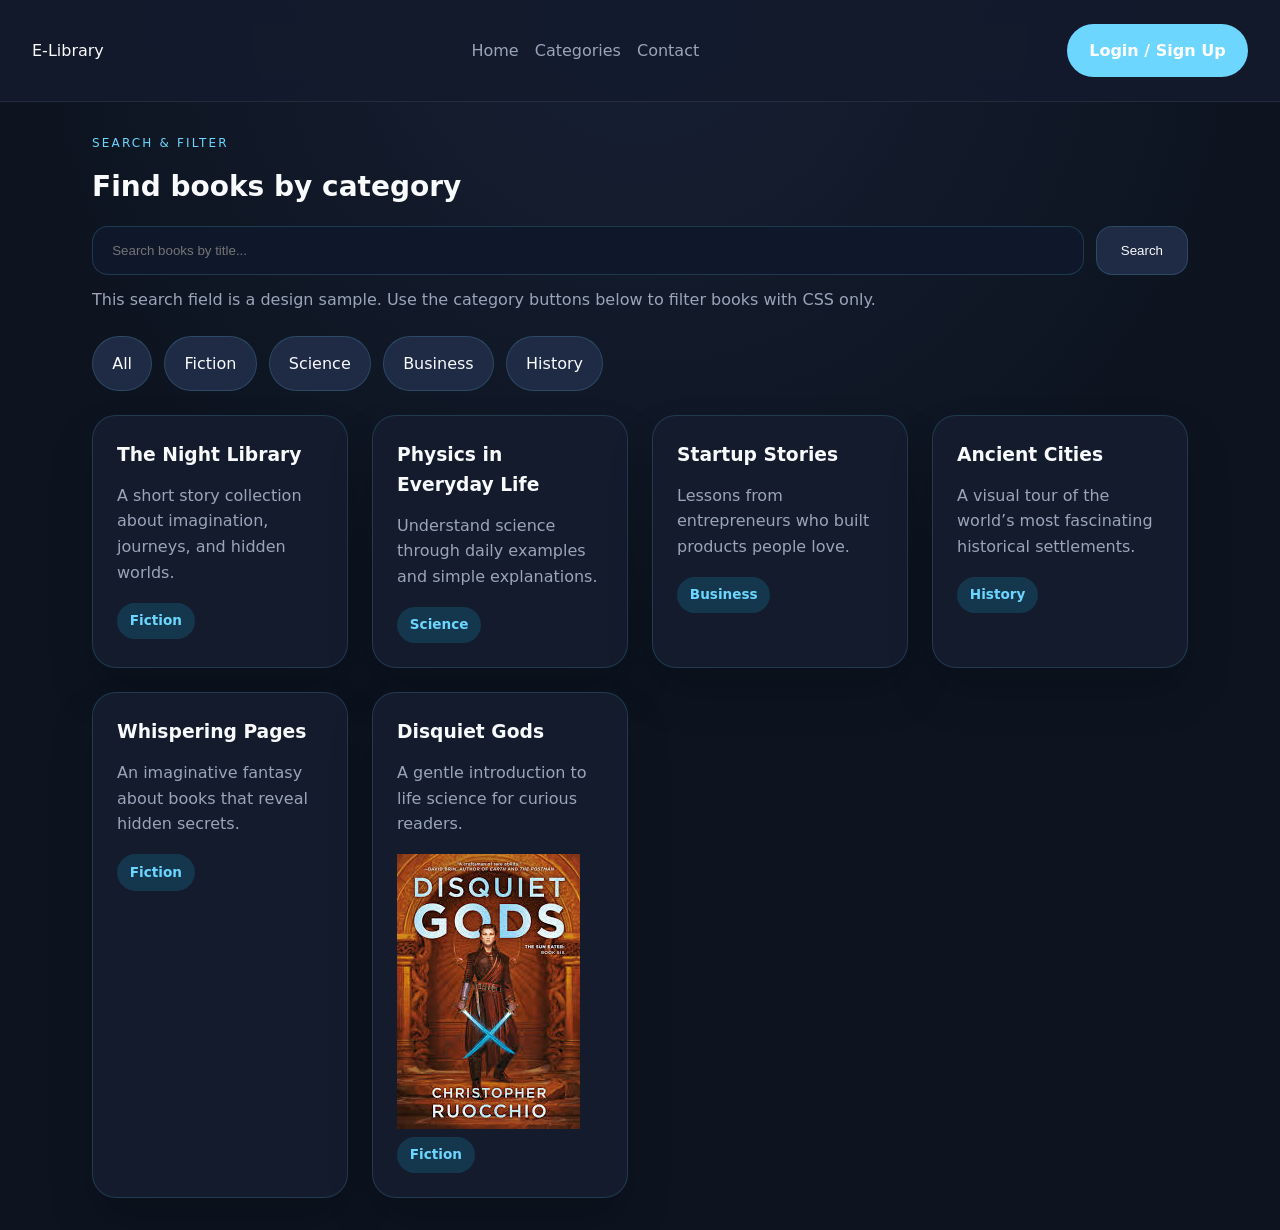
==== categories.html @ 19709ede "Add files via upload" ====
<!DOCTYPE html>
<html lang="en">
<head>
  <meta charset="UTF-8">
  <meta name="viewport" content="width=device-width, initial-scale=1.0">
  <title>E-Library Homepage</title>
  <link rel="stylesheet" href="styles.css">
</head>
<body>
  <header class="site-header">
    <div class="brand">
      <span class="site-name">E-Library</span>
    </div>
    <nav class="site-nav"> 
      <a href="index.html">Home</a>
      <a href="categories.html">Categories</a>
      <a href="contacts.html">Contact</a>
    </nav>
    <label for="auth-toggle" class="button button-primary">Login / Sign Up</label>
    
  </header>
  <input type="checkbox" id="auth-toggle" hidden>
    <div class="auth-modal">
      <div class="auth-card">
        <label for="auth-toggle" class="auth-close" title="Close">×</label>
        <div class="auth-header">
          <h2>Member Access</h2>
          <p>Login or sign up to save your favorite books.</p>
        </div>
        <div class="auth-tabs">
          <input type="radio" id="tab-login" name="auth-tab" checked hidden>
          <input type="radio" id="tab-signup" name="auth-tab" hidden>
          <div class="auth-switch">
            <label for="tab-login">Login</label>
            <label for="tab-signup">Sign Up</label>
          </div>
          <div class="auth-forms">
            <div class="auth-panel login-panel">
              <label for="tab-login" class="auth-panel-title">Login</label>
              <div class="input-group">
                <label>Email address</label>
                <input type="email" placeholder="you@example.com" required>
              </div>
              <div class="input-group">
                <label>Password</label>
                <input type="password" placeholder="Enter password" required>
              </div>
              <button class="button button-primary">Login</button>
            </div>
            <div class="auth-panel signup-panel">
              <label for="tab-signup" class="auth-panel-title">Sign Up</label>
              <div class="input-group">
                <label>Full name</label>
                <input type="text" placeholder="Your name" required>
              </div>
              <div class="input-group">
                <label>Email address</label>
                <input type="email" placeholder="you@example.com" required>
              </div>
              <div class="input-group">
                <label>Password</label>
                <input type="password" placeholder="Create password" required>
              </div>
              <button class="button button-primary">Create Account</button>
            </div>
          </div>
        </div>
      </div>
    </div>
  <section class="search-section" id="filter">
      <div class="section-heading">
        <div>
          <p class="eyebrow">Search & filter</p>
          <h2>Find books by category</h2>
        </div>
      </div>
      <div class="search-box">
        <input type="text" placeholder="Search books by title..." disabled>
        <button disabled>Search</button>
      </div>
      <p class="search-note">This search field is a design sample. Use the category buttons below to filter books with CSS only.</p>

      <div class="filter-area">
        <input type="radio" name="book-filter" id="filter-all" checked hidden>
        <input type="radio" name="book-filter" id="filter-fiction" hidden>
        <input type="radio" name="book-filter" id="filter-science" hidden>
        <input type="radio" name="book-filter" id="filter-business" hidden>
        <input type="radio" name="book-filter" id="filter-history" hidden>

        <div class="filter-buttons">
          <label for="filter-all" class="filter-button">All</label>
          <label for="filter-fiction" class="filter-button">Fiction</label>
          <label for="filter-science" class="filter-button">Science</label>
          <label for="filter-business" class="filter-button">Business</label>
          <label for="filter-history" class="filter-button">History</label>
        </div>

        <div class="book-grid">
          <article class="book-card category-fiction">
            <h3>The Night Library</h3>
            <p>A short story collection about imagination, journeys, and hidden worlds.</p>
            <span class="book-tag">Fiction</span>
          </article>
          <article class="book-card category-science">
            <h3>Physics in Everyday Life</h3>
            <p>Understand science through daily examples and simple explanations.</p>
            <span class="book-tag">Science</span>
          </article>
          <article class="book-card category-business">
            <h3>Startup Stories</h3>
            <p>Lessons from entrepreneurs who built products people love.</p>
            <span class="book-tag">Business</span>
          </article>
          <article class="book-card category-history">
            <h3>Ancient Cities</h3>
            <p>A visual tour of the world’s most fascinating historical settlements.</p>
            <span class="book-tag">History</span>
          </article>
          <article class="book-card category-fiction">
            <h3>Whispering Pages</h3>
            <p>An imaginative fantasy about books that reveal hidden secrets.</p>
            <span class="book-tag">Fiction</span>
          </article>
          <article class="book-card category-science">
            <h3>Disquiet Gods</h3>
            <p>A gentle introduction to life science for curious readers.</p>
            <img src="Disquiet gods.jpg" alt="Book cover for Disquiet Gods">
            <span class="book-tag">Fiction</span>
          </article>
        </div>
      </div>
    </section>
</body>
</html>
---- styles.css ----
:root {
  --bg: #0d1420;
  --surface: #131b2d;
  --surface-strong: #1f2a44;
  --text: #f8fafc;
  --muted: #9aa5b9;
  --accent: #6cd6ff;
  --accent-soft: #14374d;
  --danger: #f87171;
  --radius: 20px;
}

* {
  box-sizing: border-box;
}

body {
  margin: 0;
  font-family: Inter, system-ui, -apple-system, BlinkMacSystemFont, "Segoe UI", sans-serif;
  background: radial-gradient(circle at top, #172034 0%, var(--bg) 45%);
  color: var(--text);
  line-height: 1.6;
}

img {
  max-width: 100%;
}

.site-header {
  display: flex;
  align-items: center;
  justify-content: space-between;
  gap: 1rem;
  padding: 1.5rem 2rem;
  background: rgba(19, 27, 45, 0.92);
  backdrop-filter: blur(12px);
  border-bottom: 1px solid rgba(255,255,255,0.08);
  position: sticky;
  top: 0;
  z-index: 10;
}

.brand {
  display: flex;
  align-items: center;
  gap: 0.75rem;
}

.site-nav {
  display: flex;
  flex-wrap: wrap;
  gap: 1rem;
}

.site-nav a {
  color: var(--muted);
  text-decoration: none;
  transition: color 0.2s ease;
}

.site-nav a:hover {
  color: var(--text);
}

.button {
  display: inline-flex;
  align-items: center;
  justify-content: center;
  padding: 0.85rem 1.4rem;
  border-radius: 999px;
  border: none;
  cursor: pointer;
  text-decoration: none;
  font-weight: 600;
}

.button-primary {
  background: var(--accent);
  color: white;
}

.button-secondary,
.button-ghost {
  background: var(--surface-strong);
  color: var(--text);
  border: 1px solid rgba(108,214,255,0.22);
}

.button-ghost {
  background: transparent;
}

.hero {
  display: grid;
  grid-template-columns: 1.2fr 0.8fr;
  gap: 2rem;
  align-items: center;
  min-height: calc(100vh - 96px);
  padding: 0 2rem 2rem;
}

.hero-copy {
  max-width: 40rem;
}

.eyebrow {
  text-transform: uppercase;
  letter-spacing: 0.18em;
  font-size: 0.75rem;
  margin: 0 0 0.75rem;
  color: var(--accent);
}

.hero h1 {
  margin: 0;
  font-size: clamp(2.5rem, 4vw, 4rem);
  line-height: 1.02;
}

.hero-text {
  color: var(--muted);
  font-size: 1.05rem;
  margin: 1.2rem 0 1.75rem;
  max-width: 34rem;
}

.hero-actions {
  display: flex;
  flex-wrap: wrap;
  gap: 1rem;
}

.hero-image {
  position: relative;
  min-height: 320px;
}

.book-shelf {
  width: 100%;
  height: 100%;
  border-radius: var(--radius);
  background: linear-gradient(180deg, #122039 0%, #1e2f4d 100%);
  box-shadow: 0 30px 70px rgba(0,0,0,0.3);
}

.auth-modal {
  position: fixed;
  inset: 0;
  display: flex;
  align-items: center;
  justify-content: center;
  background: rgba(16, 35, 60, 0.45);
  opacity: 0;
  pointer-events: none;
  transition: opacity 0.25s ease;
}

#auth-toggle:checked ~ .auth-modal {
  opacity: 1;
  pointer-events: auto;
}

.auth-card {
  width: min(100%, 520px);
  padding: 2rem;
  border-radius: 28px;
  background: rgba(14, 20, 37, 0.98);
  box-shadow: 0 35px 80px rgba(0,0,0,0.42);
  border: 1px solid rgba(108,214,255,0.13);
  position: relative;
}

.auth-close {
  position: absolute;
  right: 1.2rem;
  top: 1.2rem;
  font-size: 1.5rem;
  color: var(--muted);
  cursor: pointer;
}

.auth-header h2 {
  margin: 0;
  font-size: 1.75rem;
}

.auth-header p {
  margin: 0.55rem 0 0;
  color: var(--muted);
}

.auth-switch {
  display: grid;
  grid-template-columns: repeat(2, 1fr);
  gap: 0.5rem;
  margin: 1.75rem 0 1rem;
}

.auth-switch label {
  display: inline-flex;
  align-items: center;
  justify-content: center;
  padding: 0.95rem 1rem;
  border-radius: 999px;
  background: var(--surface-strong);
  cursor: pointer;
  font-weight: 600;
  color: var(--muted);
  transition: background 0.2s ease, color 0.2s ease;
}

#tab-login:checked ~ .auth-switch label[for="tab-login"],
#tab-signup:checked ~ .auth-switch label[for="tab-signup"] {
  background: var(--accent);
  color: white;
}

.auth-forms {
  position: relative;
}

.auth-panel {
  border-radius: 24px;
  padding: 1rem 0 0;
}

.auth-panel-title {
  display: block;
  margin-bottom: 1rem;
  font-size: 1.1rem;
  font-weight: 700;
}

.input-group {
  display: grid;
  gap: 0.5rem;
  margin-bottom: 1rem;
}

.input-group label {
  font-size: 0.9rem;
  color: var(--muted);
}

.input-group input {
  width: 100%;
  padding: 0.95rem 1rem;
  border-radius: 16px;
  border: 1px solid rgba(31,41,64,0.12);
  font: inherit;
}

.auth-panel button {
  width: 100%;
  margin-top: 0.5rem;
}

.login-panel,
.signup-panel {
  display: none;
}

#tab-login:checked ~ .auth-forms .login-panel,
#tab-signup:checked ~ .auth-forms .signup-panel {
  display: block;
}

.books-panel,
.search-section,
.info-section {
  padding: 2rem;
  margin: 0 auto;
  max-width: 1160px;
}

.section-heading {
  display: flex;
  justify-content: space-between;
  align-items: center;
  gap: 1rem;
  padding-bottom: 1rem;
}

.section-heading h2 {
  margin: 0;
  font-size: clamp(1.75rem, 2vw, 2.5rem);
}

.book-flex {
  display: flex;
flex-direction: row;
  gap: 1.5rem;
}

.feature-card {
  background: var(--surface-strong);
  border-radius: var(--radius);
  padding: 1.6rem;
  box-shadow: 0 18px 45px rgba(0,0,0,0.2);
  transition: transform 0.2s ease, box-shadow 0.2s ease;
}
.feature-card:hover{
  transform: scale(1.05);
  box-shadow: 0 10px 20px rgba(0,0,0,0.2);
}

.feature-card1 {
  background: var(--surface-strong);
  border-radius: var(--radius);
  padding: 1.6rem;
  box-shadow: 0 18px 45px rgba(0,0,0,0.2);
  transition: transform 0.2s ease, box-shadow 0.2s ease;
}
.feature-card1:hover{
  transform: scale(1.05);
  box-shadow: 0 10px 20px rgba(0,0,0,0.2);
}

.feature-card2 {
  background: var(--surface-strong);
  border-radius: var(--radius);
  padding: 1.6rem;
  box-shadow: 0 18px 45px rgba(0,0,0,0.2);
  transition: transform 0.2s ease, box-shadow 0.2s ease;
}
.feature-card2:hover{
  transform: scale(1.05);
  box-shadow: 0 10px 20px rgba(0,0,0,0.2);
}

.feature-card h3 {
  margin: 0 0 0.75rem;
}

.feature-card p {
  margin: 0;
  color: var(--muted);
}

.search-box {
  display: flex;
  gap: 0.75rem;
  flex-wrap: wrap;
  margin-bottom: 0.75rem;
}

.search-box input {
  flex: 1 1 260px;
  min-width: 0;
  border-radius: 16px;
  padding: 1rem 1.2rem;
  border: 1px solid rgba(108,214,255,0.18);
  background: #0f172a;
  color: var(--text);
}

.search-box button {
  padding: 1rem 1.5rem;
  border-radius: 16px;
  border: 1px solid rgba(108,214,255,0.18);
  background: var(--surface-strong);
  color: var(--text);
  cursor: not-allowed;
}

.search-note {
  margin: 0 0 1.5rem;
  color: var(--muted);
}

.filter-buttons {
  display: flex;
  flex-wrap: wrap;
  gap: 0.75rem;
  margin-bottom: 1.5rem;
}

.filter-button {
  padding: 0.85rem 1.2rem;
  border-radius: 999px;
  background: var(--surface-strong);
  border: 1px solid rgba(108,214,255,0.18);
  color: var(--text);
  cursor: pointer;
  transition: transform 0.2s ease, background 0.2s ease, border 0.2s ease;
}

.filter-button:hover {
  transform: translateY(-1px);
}

.book-grid {
  display: grid;
  grid-template-columns: repeat(auto-fit, minmax(220px, 1fr));
  gap: 1.5rem;
}

.book-card {
  display: none;
  padding: 1.5rem;
  border-radius: 24px;
  background: var(--surface);
  border: 1px solid rgba(108,214,255,0.16);
  box-shadow: 0 25px 45px rgba(0,0,0,0.18);
}

.book-card h3 {
  margin: 0 0 0.8rem;
}

.book-card p {
  margin: 0 0 1.1rem;
  color: var(--muted);
}

.book-tag {
  display: inline-flex;
  padding: 0.45rem 0.8rem;
  border-radius: 999px;
  background: var(--accent-soft);
  color: var(--accent);
  font-size: 0.85rem;
  font-weight: 700;
}

#filter-all:checked ~ .book-grid .book-card,
#filter-fiction:checked ~ .book-grid .category-fiction,
#filter-science:checked ~ .book-grid .category-science,
#filter-business:checked ~ .book-grid .category-business,
#filter-history:checked ~ .book-grid .category-history {
  display: block;
}

.info-section {
  text-align: center;
  padding-top: 1rem;
}

.info-section h2 {
  margin-bottom: 0.75rem;
}

.site-footer {
  padding: 1.5rem 2rem 2rem;
  text-align: center;
  color: var(--muted);
}

@media (max-width: 900px) {
  .hero {
    grid-template-columns: 1fr;
    min-height: auto;
  }

  .site-header {
    flex-direction: column;
    align-items: flex-start;
  }
}

@media (max-width: 660px) {
  .site-nav {
    width: 100%;
    justify-content: space-between;
  }

  .button {
    width: 100%;
  }

  .auth-card {
    margin: 1rem;
  }
}
.bookotd{
  text-align: center;
  justify-content: center;
  width: 100%;
  height: 60%;
}
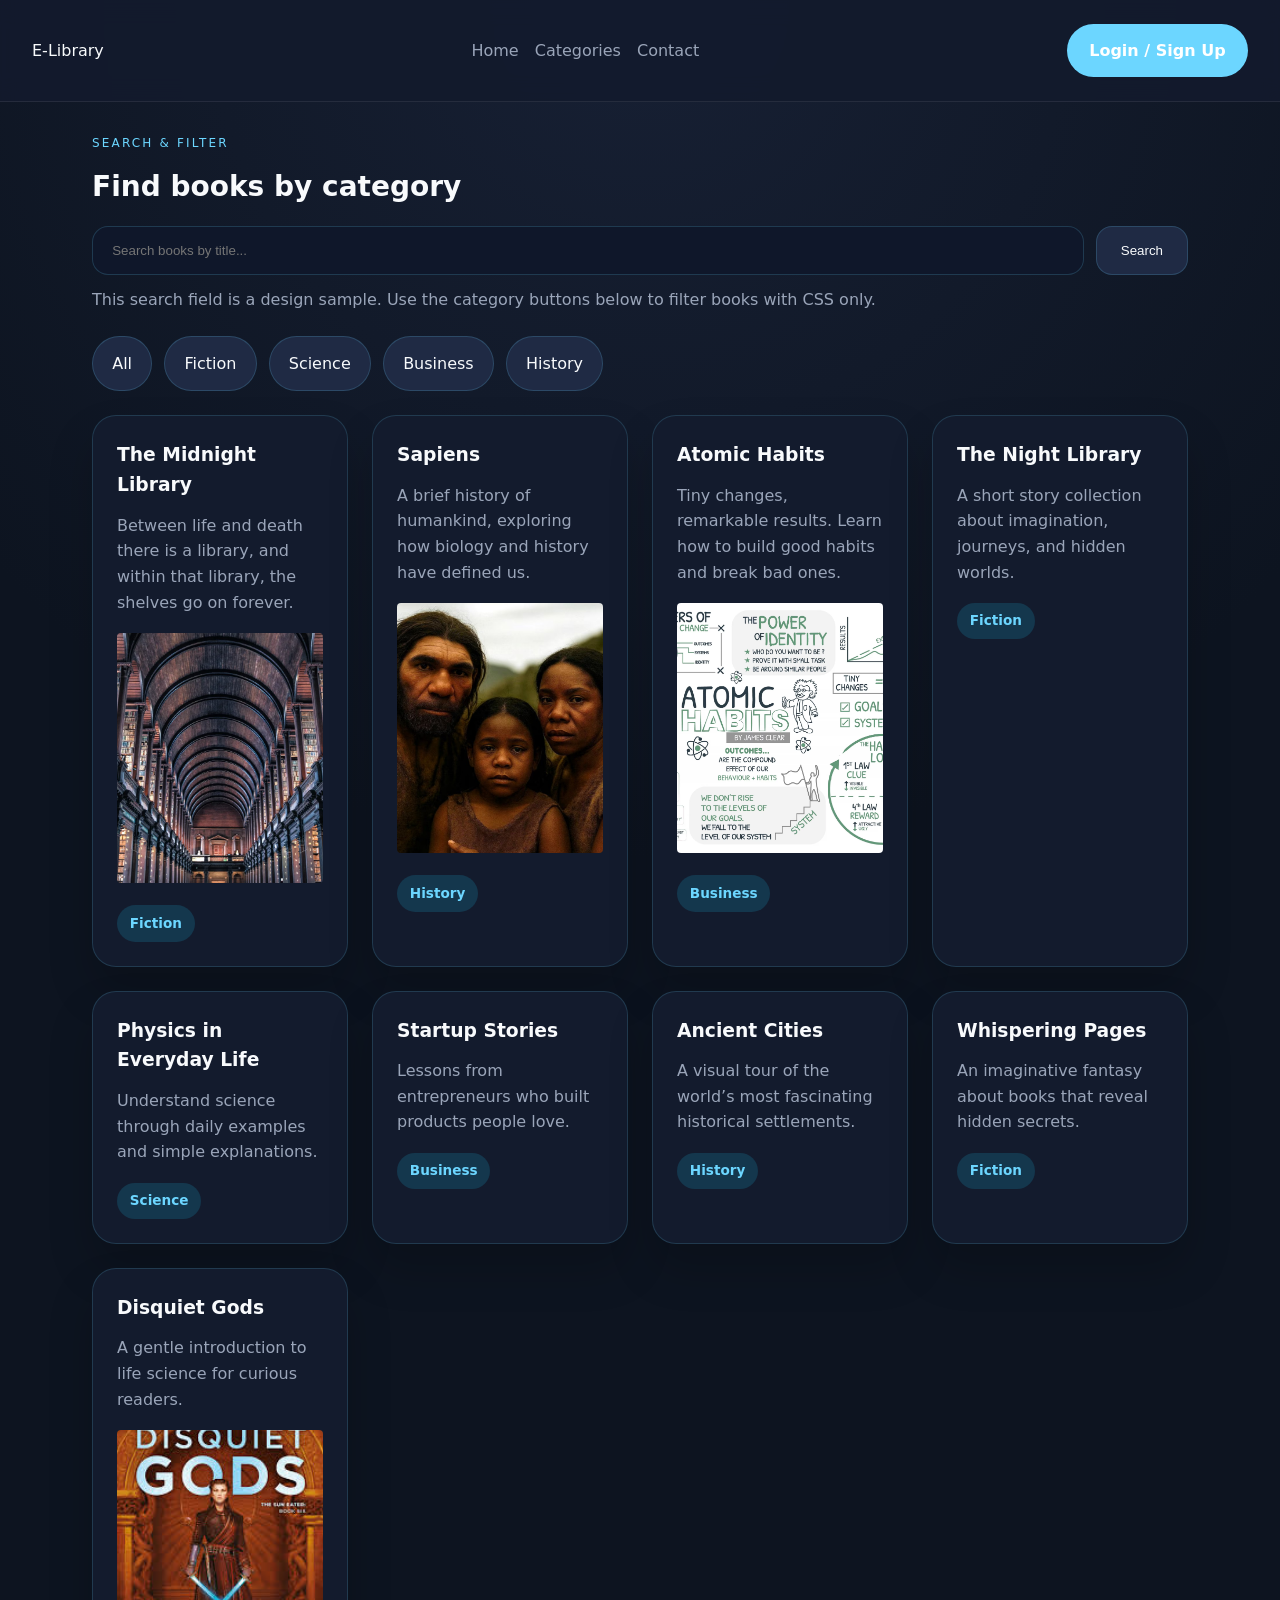
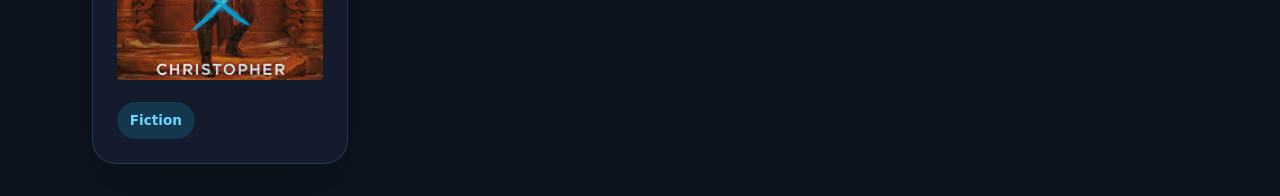
==== commit 079854c3: "images" ====
--- a/categories.html
+++ b/categories.html
@@ -1,4 +1,5 @@
 <!DOCTYPE html>
+<!-- E-Library categories page -->
 <html lang="en">
 <head>
   <meta charset="UTF-8">
@@ -7,10 +8,12 @@
   <link rel="stylesheet" href="styles.css">
 </head>
 <body>
+  <!-- Main site header with brand and navigation -->
   <header class="site-header">
     <div class="brand">
       <span class="site-name">E-Library</span>
     </div>
+    <!-- Navigation links: each <a> uses `href` to navigate between pages -->
     <nav class="site-nav"> 
       <a href="index.html">Home</a>
       <a href="categories.html">Categories</a>
@@ -19,6 +22,7 @@
     <label for="auth-toggle" class="button button-primary">Login / Sign Up</label>
     
   </header>
+  <!-- Hidden auth modal trigger and overlay -->
   <input type="checkbox" id="auth-toggle" hidden>
     <div class="auth-modal">
       <div class="auth-card">
@@ -27,6 +31,7 @@
           <h2>Member Access</h2>
           <p>Login or sign up to save your favorite books.</p>
         </div>
+        <!-- Tabbed panels: hidden radio inputs control which panel is visible via CSS selectors -->
         <div class="auth-tabs">
           <input type="radio" id="tab-login" name="auth-tab" checked hidden>
           <input type="radio" id="tab-signup" name="auth-tab" hidden>
@@ -67,6 +72,7 @@
         </div>
       </div>
     </div>
+  <!-- Category search/filter section follows -->
   <section class="search-section" id="filter">
       <div class="section-heading">
         <div>
@@ -81,6 +87,8 @@
       <p class="search-note">This search field is a design sample. Use the category buttons below to filter books with CSS only.</p>
 
       <div class="filter-area">
+        <!-- Hidden radio inputs paired with labels below implement CSS-only filtering. -->
+        <!-- `id` on inputs matches `for` on labels to toggle filters. -->
         <input type="radio" name="book-filter" id="filter-all" checked hidden>
         <input type="radio" name="book-filter" id="filter-fiction" hidden>
         <input type="radio" name="book-filter" id="filter-science" hidden>
@@ -96,6 +104,26 @@
         </div>
 
         <div class="book-grid">
+          <article class="book-card category-fiction">
+          <h3>The Midnight Library</h3>
+          <p>Between life and death there is a library, and within that library, the shelves go on forever.</p>
+          <img src="midnight-library.jpg" alt="Cover of The Midnight Library">
+          <span class="book-tag">Fiction</span>
+          </article>
+
+          <article class="book-card category-history">
+          <h3>Sapiens</h3>
+          <p>A brief history of humankind, exploring how biology and history have defined us.</p>
+          <img src="sapiens.jpg" alt="Cover of Sapiens">
+          <span class="book-tag">History</span>
+          </article>
+
+          <article class="book-card category-business">
+          <h3>Atomic Habits</h3>
+          <p>Tiny changes, remarkable results. Learn how to build good habits and break bad ones.</p>
+          <img src="atomic-habits.jpg" alt="Cover of Atomic Habits">
+          <span class="book-tag">Business</span>
+          </article>
           <article class="book-card category-fiction">
             <h3>The Night Library</h3>
             <p>A short story collection about imagination, journeys, and hidden worlds.</p>
--- a/styles.css
+++ b/styles.css
@@ -1,12 +1,18 @@
+/* E-Library main stylesheet */
+/* Root color palette and design tokens: adjust these variables to change theme colors globally. */
 :root {
+  /* Background/base colors */
   --bg: #0d1420;
   --surface: #131b2d;
   --surface-strong: #1f2a44;
+  /* Text colors */
   --text: #f8fafc;
   --muted: #9aa5b9;
+  /* Accent and semantic colors */
   --accent: #6cd6ff;
   --accent-soft: #14374d;
   --danger: #f87171;
+  /* Radius used for rounded containers (px) */
   --radius: 20px;
 }
 
@@ -26,6 +32,7 @@
   max-width: 100%;
 }
 
+/* Header layout and sticky navigation */
 .site-header {
   display: flex;
   align-items: center;
@@ -74,6 +81,8 @@
   font-weight: 600;
 }
 
+/* Button sizing: padding is in rem (root-relative). Use `button-primary` for the main CTA. */
+
 .button-primary {
   background: var(--accent);
   color: white;
@@ -95,6 +104,7 @@
   grid-template-columns: 1.2fr 0.8fr;
   gap: 2rem;
   align-items: center;
+  /* Layout grid for hero: left copy and right image. `min-height` ensures large visual presence. */
   min-height: calc(100vh - 96px);
   padding: 0 2rem 2rem;
 }
@@ -154,6 +164,8 @@
   pointer-events: none;
   transition: opacity 0.25s ease;
 }
+
+/* Auth modal: hidden by default. Toggled by checking the `#auth-toggle` checkbox in the DOM. */
 
 #auth-toggle:checked ~ .auth-modal {
   opacity: 1;
@@ -394,6 +406,50 @@
   grid-template-columns: repeat(auto-fit, minmax(220px, 1fr));
   gap: 1.5rem;
 }
+.book-card img {
+  width: 100%;           /* Makes the image fill the width of the card */
+  height: 250px;         /* Forces a uniform height for all book covers */
+  object-fit: cover;     /* Crops the image perfectly without stretching or squishing it */
+  border-radius: 4px;    /* Optional: softens the corners of the image */
+  
+  /* Pushes the image to the bottom, right above the tag */
+  margin-top: auto; 
+  margin-bottom: 15px;
+}
+/* 1. Set the baseline for the card */
+.book-card {
+  background-color: #ffffff;
+  border-radius: 8px;
+  padding: 20px;
+  border: 1px solid #eaeaea;
+  
+  /* This is the secret to a smooth animation */
+  transition: transform 0.3s ease, box-shadow 0.3s ease; 
+  
+  /* Keep your layout consistent */
+  display: flex;
+  flex-direction: column;
+}
+
+/* Push the category tag to the bottom */
+.book-card p {
+  flex-grow: 1;
+}
+
+/* 2. Create the Hover State */
+.book-card:hover {
+  /* Lifts the card UP by 8 pixels */
+  transform: translateY(-8px); 
+  
+  /* Adds a soft, wide shadow underneath to create depth */
+  box-shadow: 0 12px 24px rgba(0, 0, 0, 0.1); 
+  
+  /* Optional: Highlight the border slightly */
+  border-color: #cccccc; 
+  
+  /* Changes the cursor to a pointing hand */
+  cursor: pointer; 
+}
 
 .book-card {
   display: none;
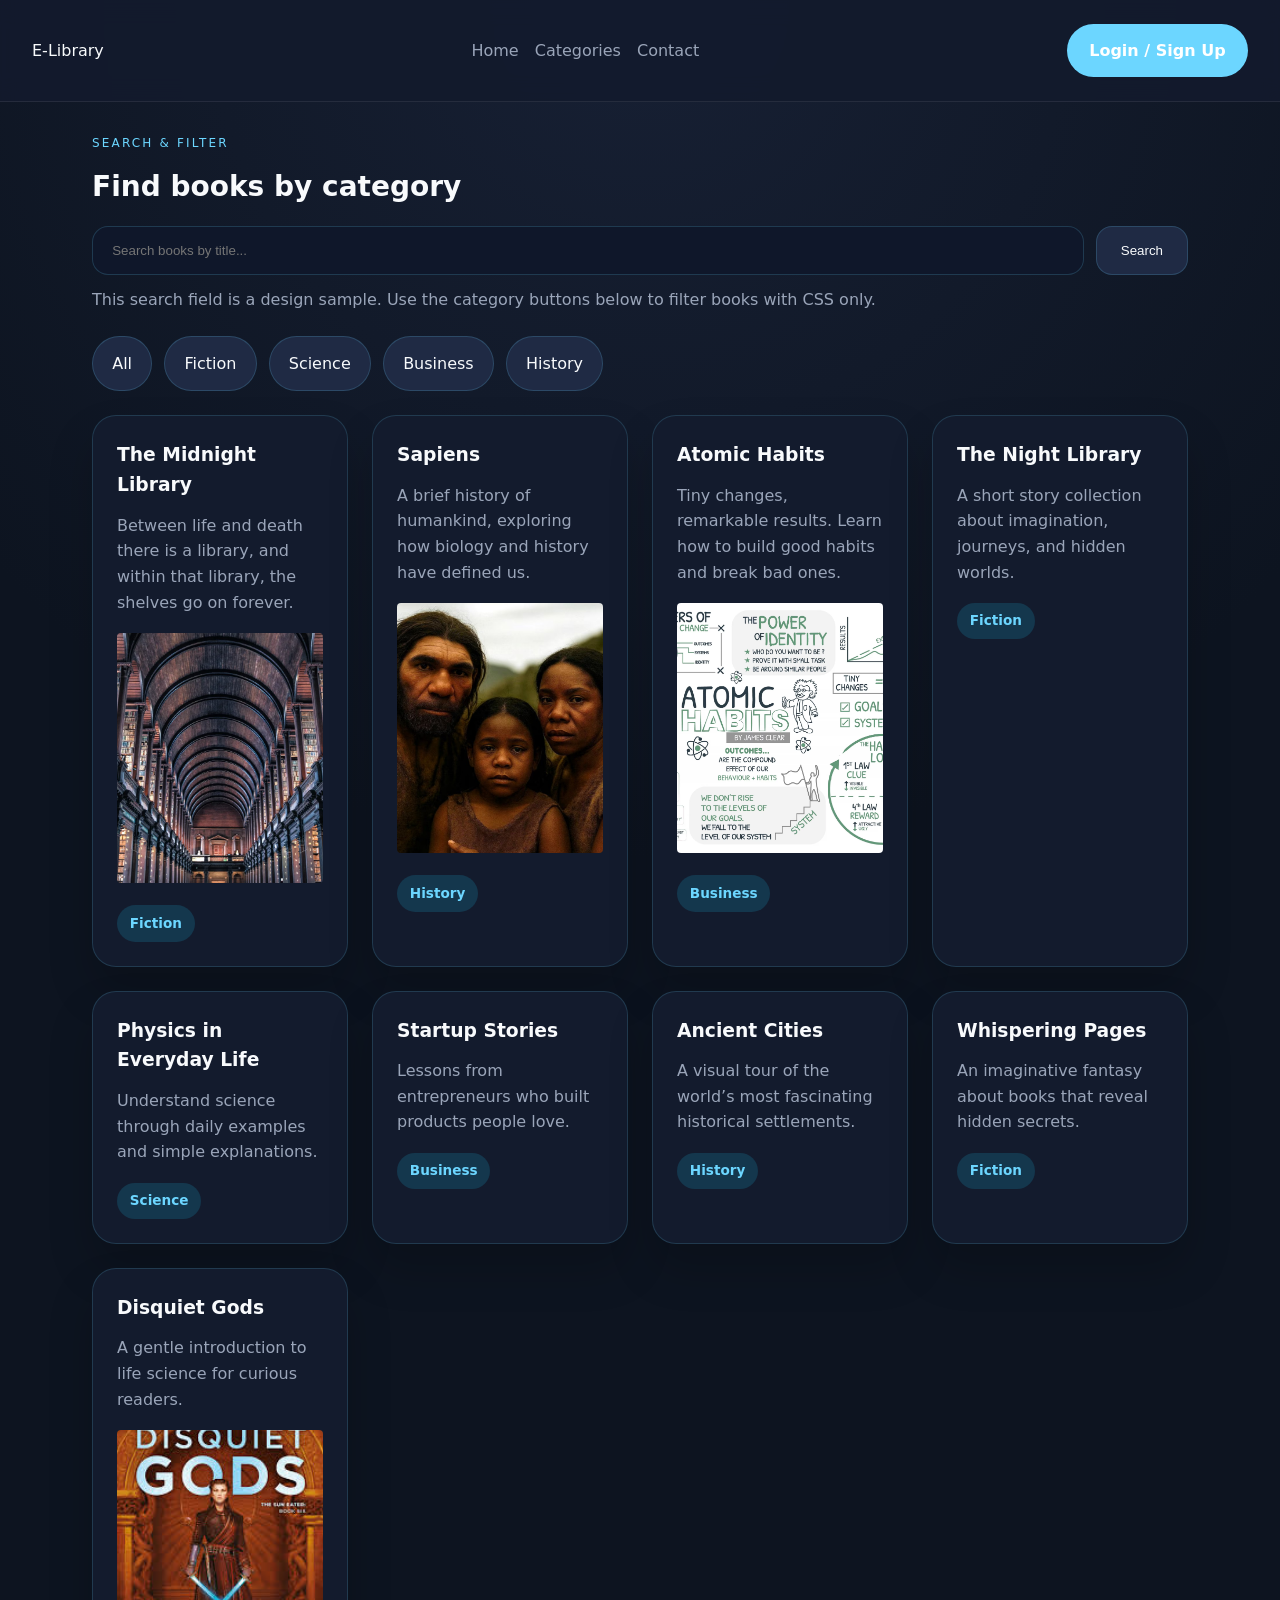
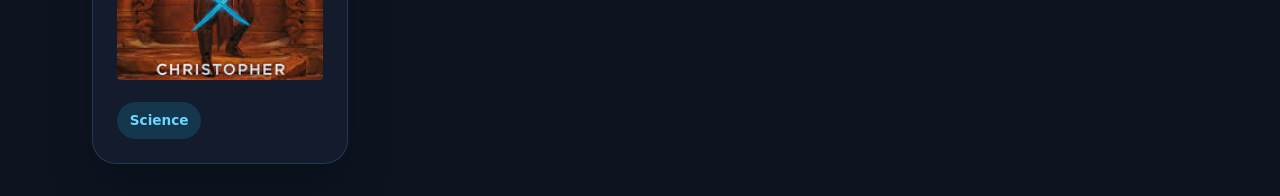
==== commit 29af3750: "Update categories.html" ====
--- a/categories.html
+++ b/categories.html
@@ -124,36 +124,42 @@
           <img src="atomic-habits.jpg" alt="Cover of Atomic Habits">
           <span class="book-tag">Business</span>
           </article>
+          
           <article class="book-card category-fiction">
             <h3>The Night Library</h3>
             <p>A short story collection about imagination, journeys, and hidden worlds.</p>
             <span class="book-tag">Fiction</span>
           </article>
+          
           <article class="book-card category-science">
             <h3>Physics in Everyday Life</h3>
             <p>Understand science through daily examples and simple explanations.</p>
             <span class="book-tag">Science</span>
           </article>
+          
           <article class="book-card category-business">
             <h3>Startup Stories</h3>
             <p>Lessons from entrepreneurs who built products people love.</p>
             <span class="book-tag">Business</span>
           </article>
+          
           <article class="book-card category-history">
             <h3>Ancient Cities</h3>
             <p>A visual tour of the world’s most fascinating historical settlements.</p>
             <span class="book-tag">History</span>
           </article>
+          
           <article class="book-card category-fiction">
             <h3>Whispering Pages</h3>
             <p>An imaginative fantasy about books that reveal hidden secrets.</p>
             <span class="book-tag">Fiction</span>
           </article>
+          
           <article class="book-card category-science">
             <h3>Disquiet Gods</h3>
             <p>A gentle introduction to life science for curious readers.</p>
             <img src="Disquiet gods.jpg" alt="Book cover for Disquiet Gods">
-            <span class="book-tag">Fiction</span>
+            <span class="book-tag">Science</span>
           </article>
         </div>
       </div>
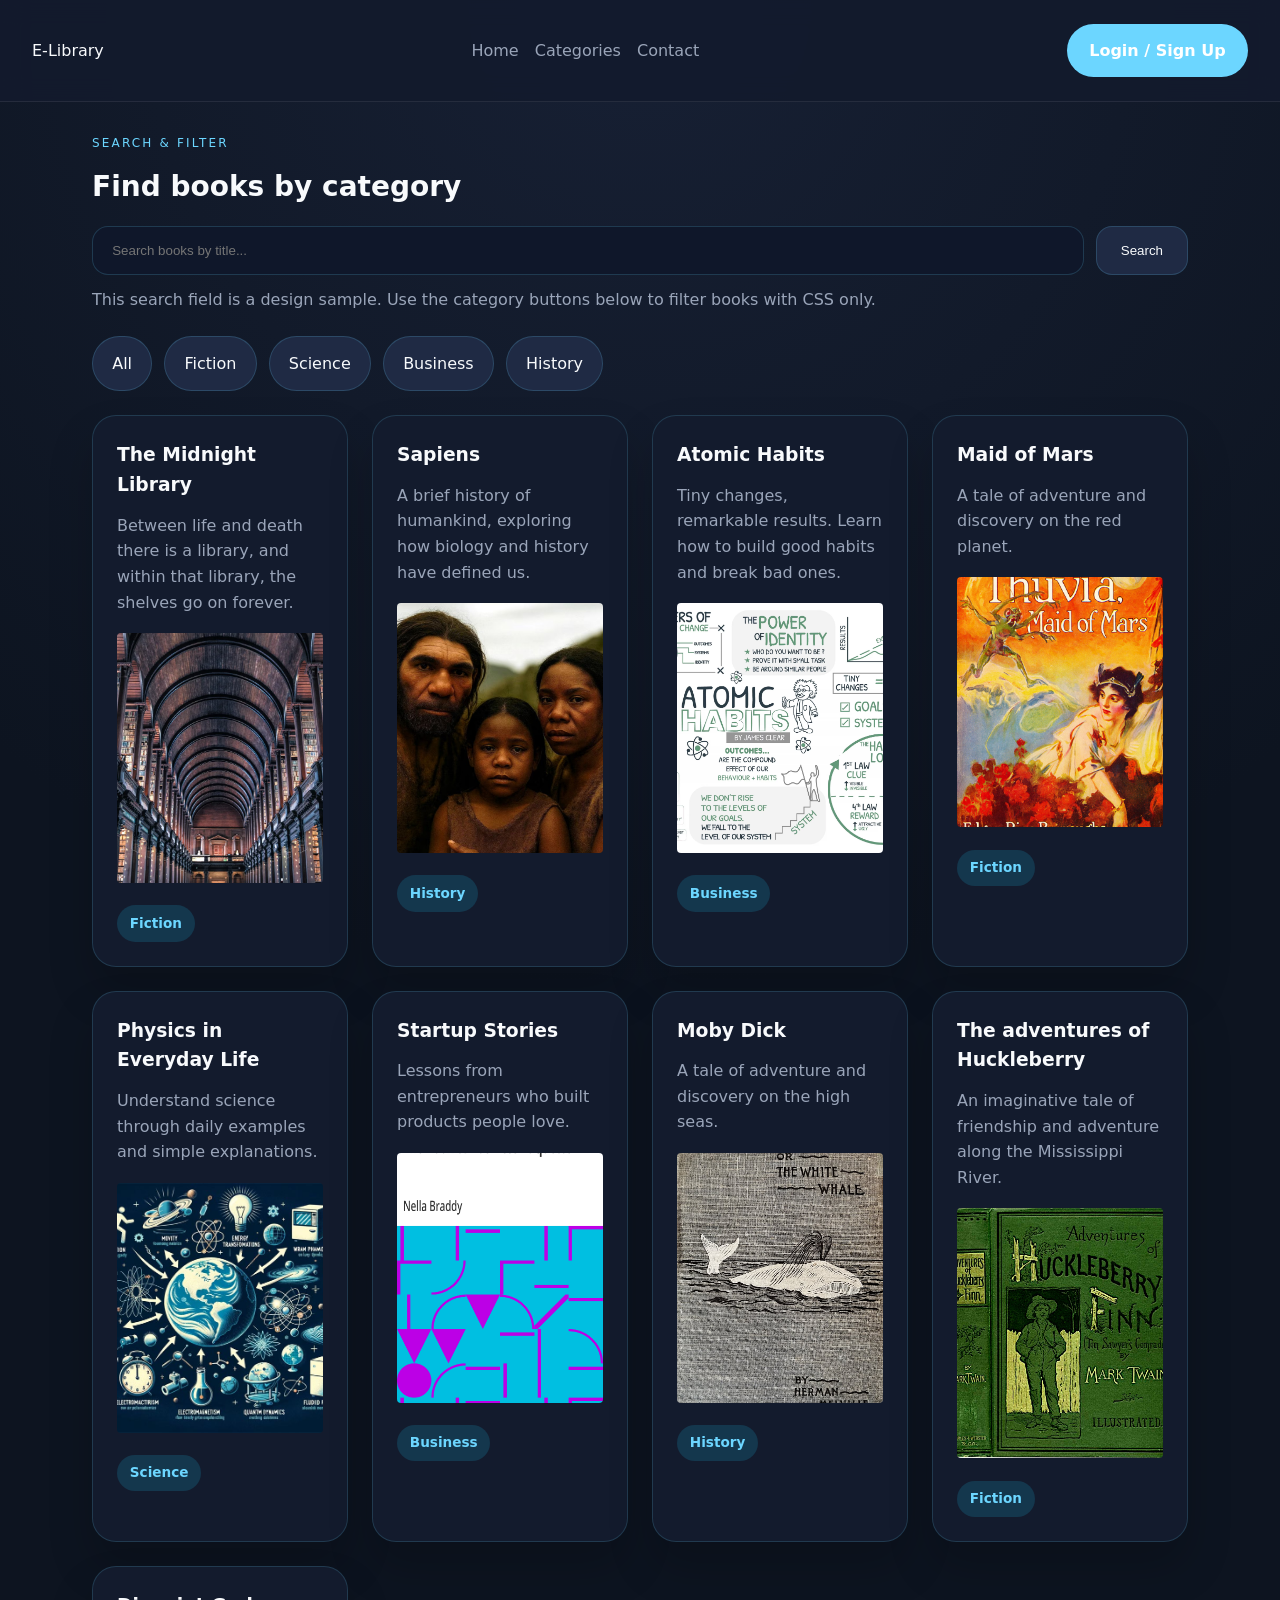
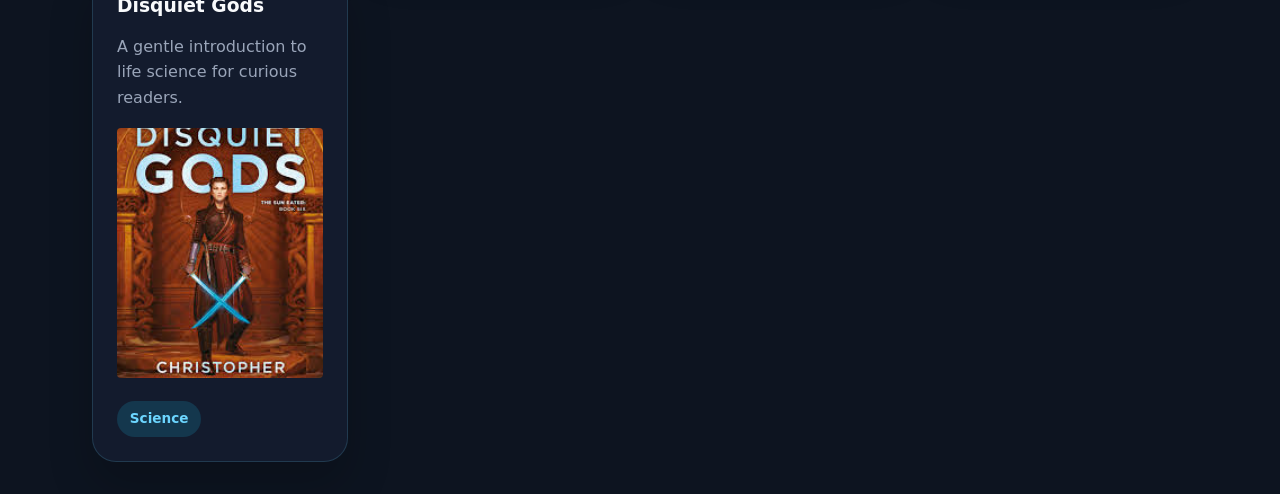
==== commit a6f5a86f: "pics" ====
--- a/categories.html
+++ b/categories.html
@@ -126,32 +126,37 @@
           </article>
           
           <article class="book-card category-fiction">
-            <h3>The Night Library</h3>
-            <p>A short story collection about imagination, journeys, and hidden worlds.</p>
+            <h3>Maid of Mars</h3>
+            <p>A tale of adventure and discovery on the red planet.</p>
+            <img src="Maid of mars.jpg.jpeg" alt="Book cover for Maid of Mars">
             <span class="book-tag">Fiction</span>
           </article>
           
           <article class="book-card category-science">
             <h3>Physics in Everyday Life</h3>
             <p>Understand science through daily examples and simple explanations.</p>
+            <img src="physicseveryday.jpg" alt="Book cover for  in Everyday Life">
             <span class="book-tag">Science</span>
           </article>
           
           <article class="book-card category-business">
             <h3>Startup Stories</h3>
             <p>Lessons from entrepreneurs who built products people love.</p>
+            <img src="bookofbusiness.jpg.png" alt="Book cover for Startup Stories">
             <span class="book-tag">Business</span>
           </article>
           
           <article class="book-card category-history">
-            <h3>Ancient Cities</h3>
-            <p>A visual tour of the world’s most fascinating historical settlements.</p>
+            <h3>Moby Dick</h3>
+            <p>A tale of adventure and discovery on the high seas.</p>
+            <img src="Moby Dick.jpg.jpeg" alt="Book cover for Moby Dick">
             <span class="book-tag">History</span>
           </article>
           
           <article class="book-card category-fiction">
-            <h3>Whispering Pages</h3>
-            <p>An imaginative fantasy about books that reveal hidden secrets.</p>
+            <h3>The adventures of Huckleberry</h3>
+            <p>An imaginative tale of friendship and adventure along the Mississippi River.</p>
+            <img src="The adventures of Huckleberry.jpg.jpeg" alt="Book cover for The adventures of Huckleberry">
             <span class="book-tag">Fiction</span>
           </article>
           
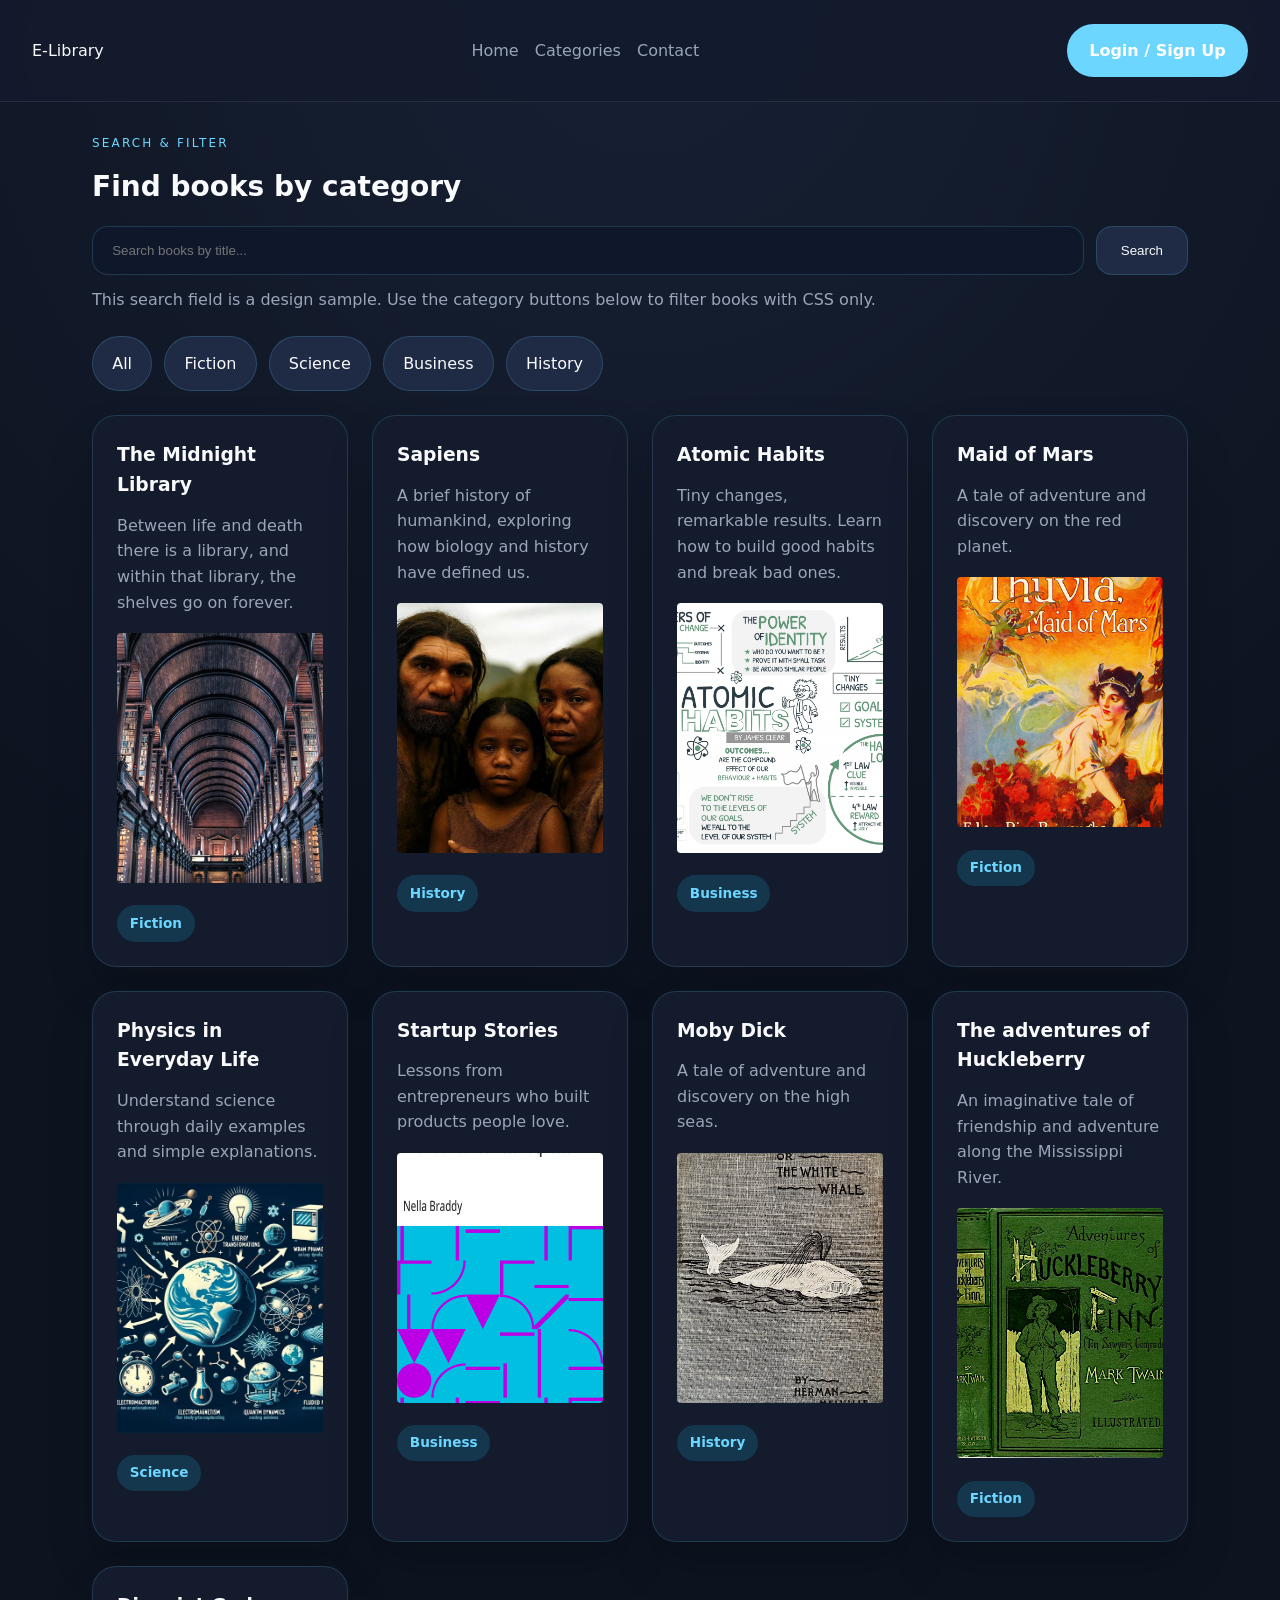
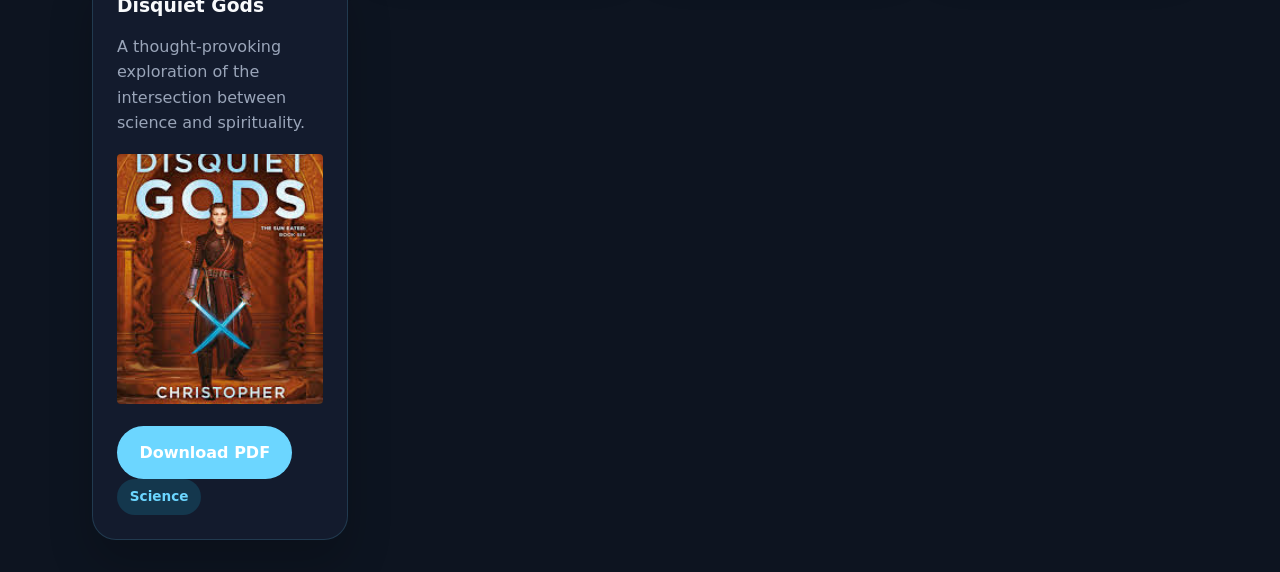
==== commit 5dbaffd0: "download feature" ====
--- a/categories.html
+++ b/categories.html
@@ -135,7 +135,7 @@
           <article class="book-card category-science">
             <h3>Physics in Everyday Life</h3>
             <p>Understand science through daily examples and simple explanations.</p>
-            <img src="physicseveryday.jpg" alt="Book cover for  in Everyday Life">
+            <img src="physicseveryday.jpg" alt="Book cover for Physics in Everyday Life">
             <span class="book-tag">Science</span>
           </article>
           
@@ -162,8 +162,11 @@
           
           <article class="book-card category-science">
             <h3>Disquiet Gods</h3>
-            <p>A gentle introduction to life science for curious readers.</p>
+            <p>A thought-provoking exploration of the intersection between science and spirituality.</p>
             <img src="Disquiet gods.jpg" alt="Book cover for Disquiet Gods">
+            <a href="_OceanofPDF.com_Disquiet_Gods_-_Christopher_Ruocchio" download class="button button-primary">
+              Download PDF
+            </a>
             <span class="book-tag">Science</span>
           </article>
         </div>
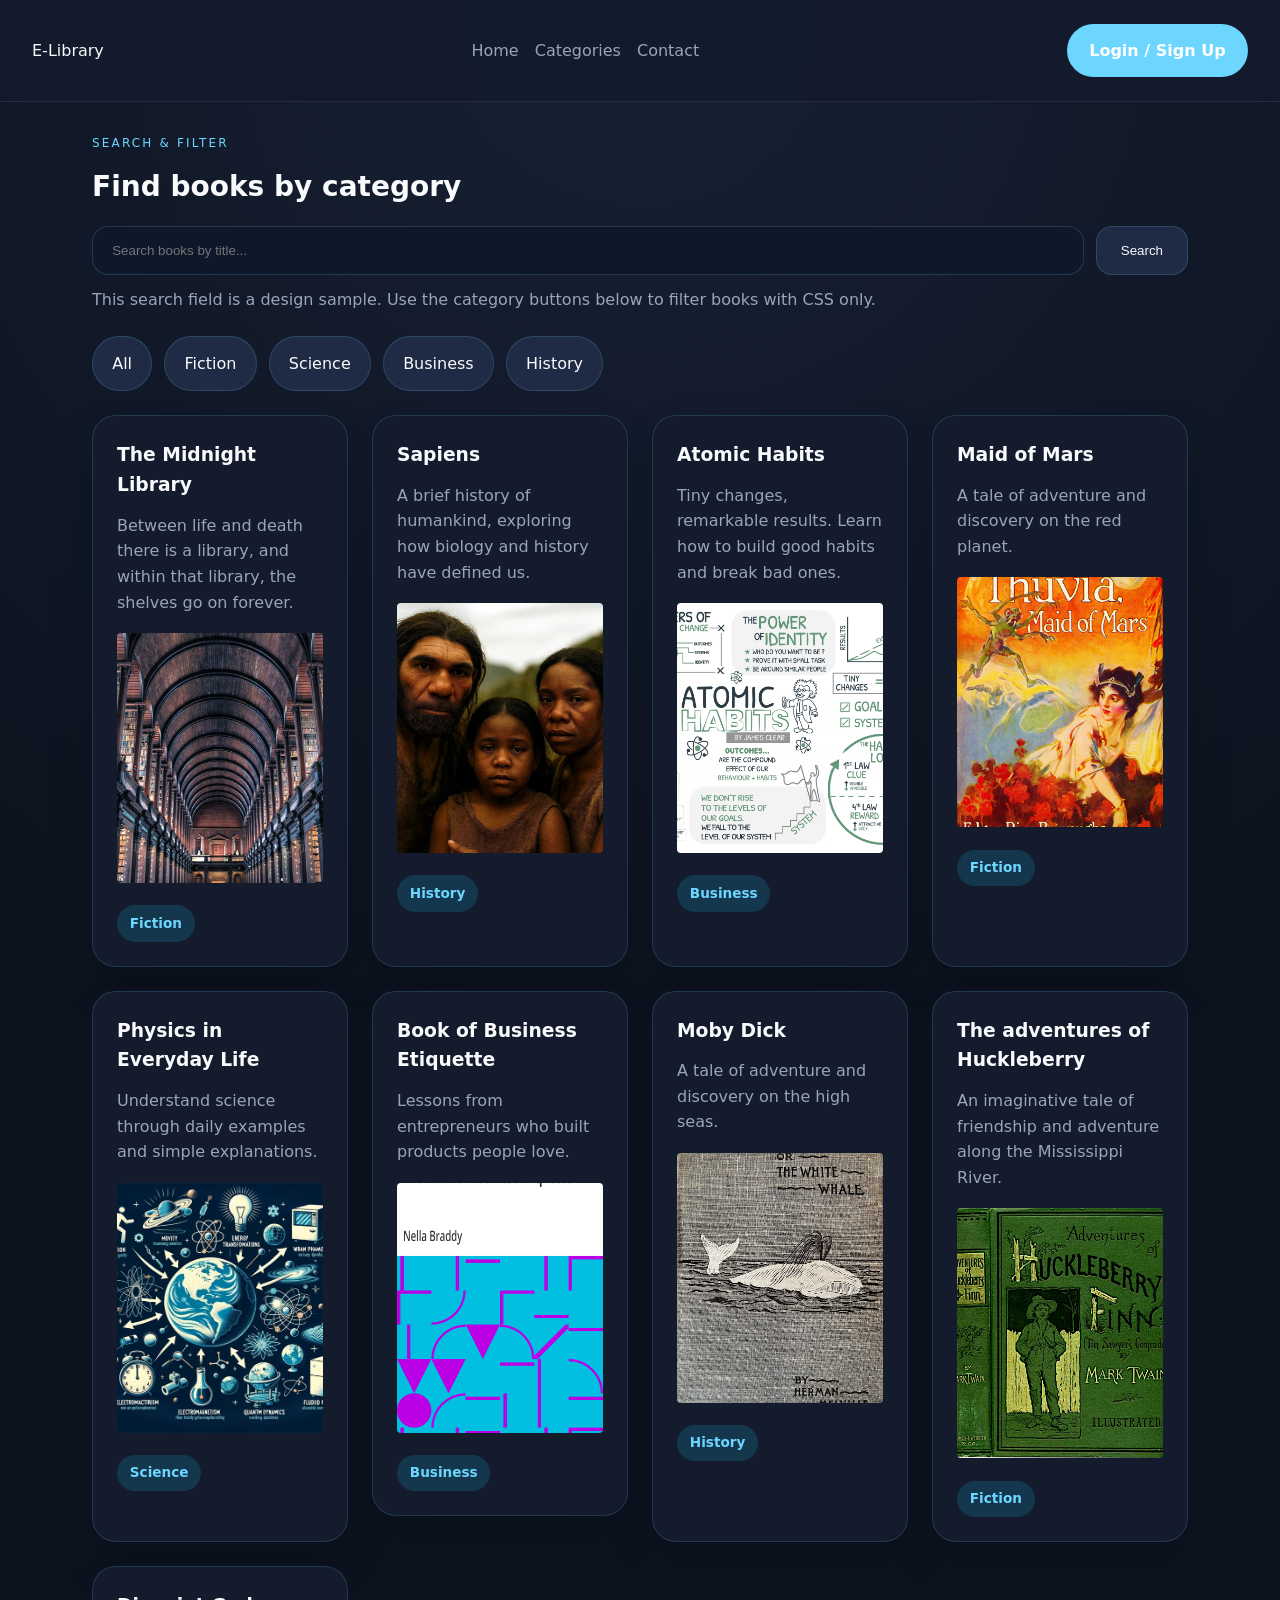
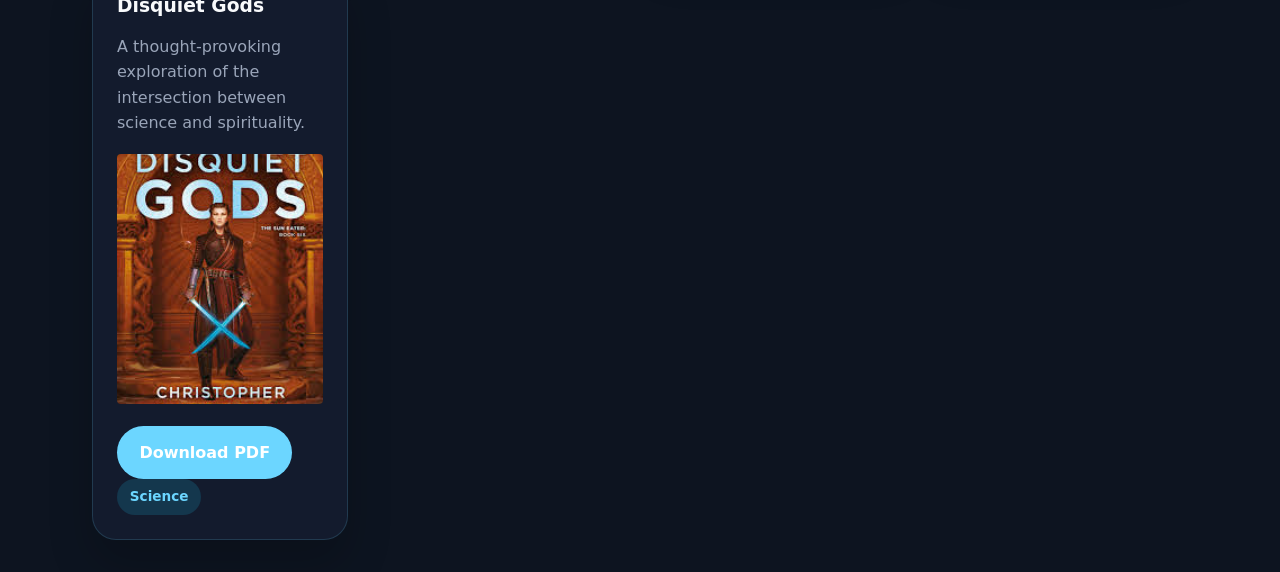
==== commit f99a6263: "yh" ====
--- a/categories.html
+++ b/categories.html
@@ -104,12 +104,14 @@
         </div>
 
         <div class="book-grid">
+          <a href="midknightlibrary.pdf">
           <article class="book-card category-fiction">
           <h3>The Midnight Library</h3>
           <p>Between life and death there is a library, and within that library, the shelves go on forever.</p>
           <img src="midnight-library.jpg" alt="Cover of The Midnight Library">
           <span class="book-tag">Fiction</span>
           </article>
+          </a>
 
           <article class="book-card category-history">
           <h3>Sapiens</h3>
@@ -139,12 +141,14 @@
             <span class="book-tag">Science</span>
           </article>
           
-          <article class="book-card category-business">
-            <h3>Startup Stories</h3>
+          <a href="pg23025-images.html">
+            <article class="book-card category-business">
+            <h3>Book of Business Etiquette</h3>
             <p>Lessons from entrepreneurs who built products people love.</p>
-            <img src="bookofbusiness.jpg.png" alt="Book cover for Startup Stories">
+            <img src="bookofbusiness.jpg.png" alt="Book cover for Book of Business Etiquette">
             <span class="book-tag">Business</span>
           </article>
+          </a>
           
           <article class="book-card category-history">
             <h3>Moby Dick</h3>
--- a/styles.css
+++ b/styles.css
@@ -534,3 +534,7 @@
   width: 100%;
   height: 60%;
 }
+a{
+  text-decoration: none;
+  color: inherit;
+}
